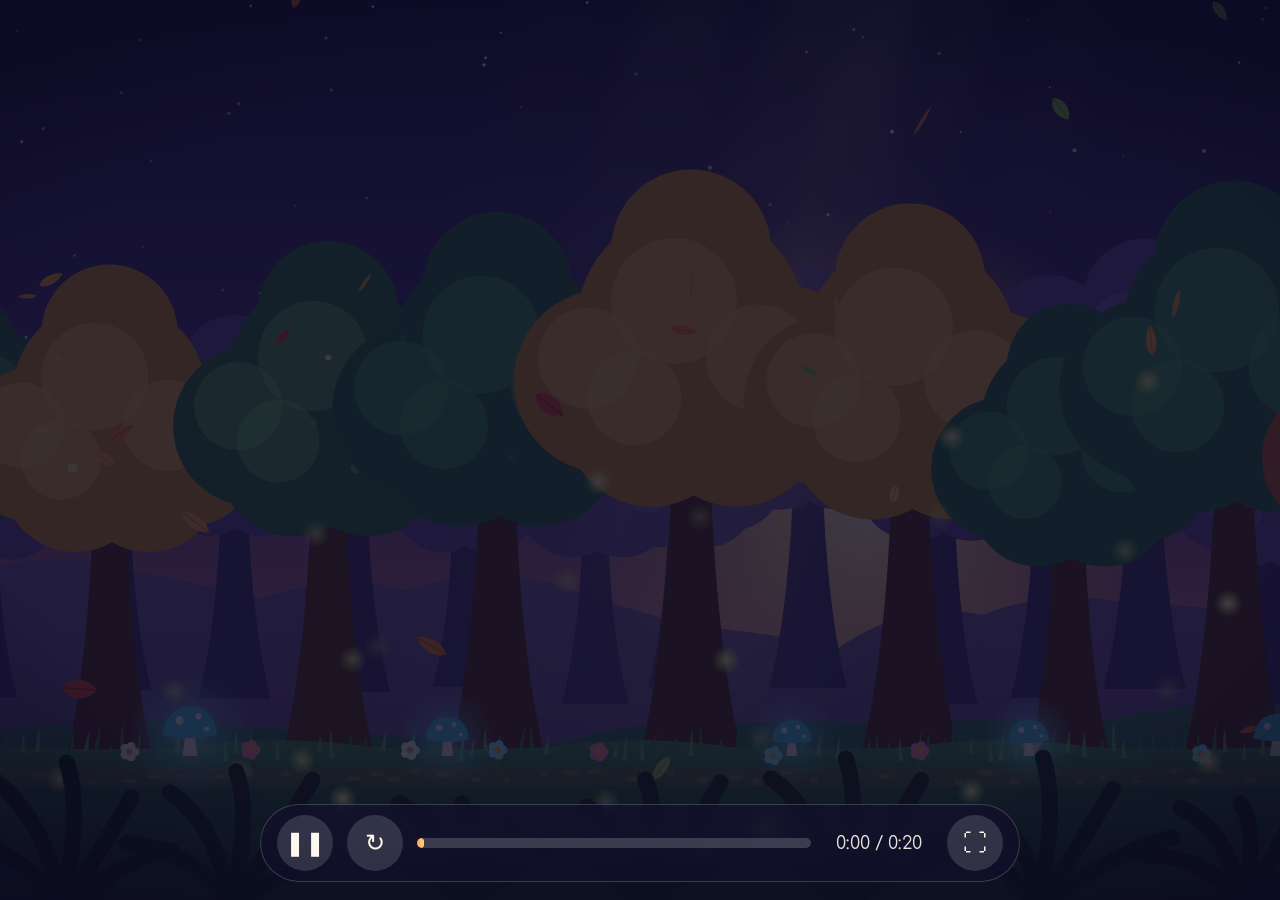
==== kitten-cartoon/index.html @ c98f18bb "Add 2D cartoon: ginger kitten walking in a magic forest HTML/CSS/JS/SVG animation (~20s) with walk c" ====
<!DOCTYPE html>
<html lang="ru">
<head>
  <meta charset="UTF-8">
  <!-- Адаптация под планшет Samsung Galaxy Tab S8 Ultra (2960×1848, 16:10) -->
  <meta name="viewport" content="width=device-width, initial-scale=1, maximum-scale=1, user-scalable=no, viewport-fit=cover">
  <meta name="theme-color" content="#1b1838">
  <meta name="mobile-web-app-capable" content="yes">
  <meta name="apple-mobile-web-app-capable" content="yes">
  <title>Рыжик в волшебном лесу</title>
  <link rel="preconnect" href="https://fonts.googleapis.com">
  <link rel="preconnect" href="https://fonts.gstatic.com" crossorigin>
  <link href="https://fonts.googleapis.com/css2?family=Comfortaa:wght@500;700&display=swap" rel="stylesheet">
  <link rel="stylesheet" href="style.css">
</head>
<body>
  <main id="stage">
    <!-- Вся сцена — один SVG в пропорции 16:10, как экран Tab S8 Ultra -->
    <svg id="scene" viewBox="0 0 1600 1000" preserveAspectRatio="xMidYMid slice"
         xmlns="http://www.w3.org/2000/svg" aria-label="Мультфильм: рыжий котёнок гуляет по волшебному лесу" role="img">
      <defs>
        <!-- Небо в сумерках -->
        <linearGradient id="gSky" x1="0" y1="0" x2="0" y2="1">
          <stop offset="0" stop-color="#1f1c4d"/>
          <stop offset="0.45" stop-color="#5b4a9b"/>
          <stop offset="0.75" stop-color="#d98aa6"/>
          <stop offset="1" stop-color="#ffc58f"/>
        </linearGradient>
        <radialGradient id="gSun" cx="0.5" cy="0.5" r="0.5">
          <stop offset="0" stop-color="#fff6d8" stop-opacity="1"/>
          <stop offset="0.25" stop-color="#ffe3a3" stop-opacity="0.9"/>
          <stop offset="1" stop-color="#ffb37a" stop-opacity="0"/>
        </radialGradient>
        <linearGradient id="gRay" x1="0" y1="0" x2="0" y2="1">
          <stop offset="0" stop-color="#fff3c4" stop-opacity="0.55"/>
          <stop offset="1" stop-color="#fff3c4" stop-opacity="0"/>
        </linearGradient>
        <linearGradient id="gGround" x1="0" y1="0" x2="0" y2="1">
          <stop offset="0" stop-color="#4f9a5a"/>
          <stop offset="0.25" stop-color="#2f6e47"/>
          <stop offset="1" stop-color="#173a2c"/>
        </linearGradient>
        <linearGradient id="gHillFar" x1="0" y1="0" x2="0" y2="1">
          <stop offset="0" stop-color="#7a6bb5"/>
          <stop offset="1" stop-color="#4c3f86"/>
        </linearGradient>
        <linearGradient id="gHillMid" x1="0" y1="0" x2="0" y2="1">
          <stop offset="0" stop-color="#3f7f6a"/>
          <stop offset="1" stop-color="#244c46"/>
        </linearGradient>
        <!-- Шёрстка котёнка -->
        <linearGradient id="gFur" x1="0" y1="0" x2="0" y2="1">
          <stop offset="0" stop-color="#ffab4a"/>
          <stop offset="0.6" stop-color="#f28a2e"/>
          <stop offset="1" stop-color="#e0711f"/>
        </linearGradient>
        <linearGradient id="gFurDark" x1="0" y1="0" x2="0" y2="1">
          <stop offset="0" stop-color="#e27d2c"/>
          <stop offset="1" stop-color="#c25f1a"/>
        </linearGradient>
        <radialGradient id="gHead" cx="0.4" cy="0.35" r="0.7">
          <stop offset="0" stop-color="#ffbe68"/>
          <stop offset="0.7" stop-color="#f58f33"/>
          <stop offset="1" stop-color="#e2731f"/>
        </radialGradient>
        <radialGradient id="gIris" cx="0.5" cy="0.6" r="0.6">
          <stop offset="0" stop-color="#c9f27a"/>
          <stop offset="0.6" stop-color="#5fbf4a"/>
          <stop offset="1" stop-color="#2f7d34"/>
        </radialGradient>
        <radialGradient id="gGlow" cx="0.5" cy="0.5" r="0.5">
          <stop offset="0" stop-color="#fffbd0" stop-opacity="1"/>
          <stop offset="0.3" stop-color="#f4ff8a" stop-opacity="0.8"/>
          <stop offset="1" stop-color="#c8ff6a" stop-opacity="0"/>
        </radialGradient>
        <radialGradient id="gMushGlow" cx="0.5" cy="0.5" r="0.5">
          <stop offset="0" stop-color="#8ff3ff" stop-opacity="0.75"/>
          <stop offset="1" stop-color="#5ad6ff" stop-opacity="0"/>
        </radialGradient>
        <radialGradient id="gVignette" cx="0.5" cy="0.5" r="0.75">
          <stop offset="0.6" stop-color="#000" stop-opacity="0"/>
          <stop offset="1" stop-color="#0b0820" stop-opacity="0.6"/>
        </radialGradient>
        <filter id="fBlur" x="-50%" y="-50%" width="200%" height="200%">
          <feGaussianBlur stdDeviation="18"/>
        </filter>
        <filter id="fSoft" x="-20%" y="-20%" width="140%" height="140%">
          <feGaussianBlur stdDeviation="3"/>
        </filter>
        <!-- Шаблон листочка -->
        <symbol id="leaf" viewBox="-20 -20 40 40" overflow="visible">
          <path d="M0,-18 C12,-12 14,6 0,18 C-14,6 -12,-12 0,-18 Z"/>
          <path d="M0,-16 L0,18" stroke="rgba(0,0,0,0.25)" stroke-width="1.6" fill="none"/>
        </symbol>
      </defs>

      <!-- ===== ФОН ===== -->
      <rect width="1600" height="1000" fill="url(#gSky)"/>
      <g id="stars"></g>
      <circle id="sun" cx="1050" cy="560" r="330" fill="url(#gSun)"/>
      <g id="layerHills"></g>
      <g id="layerFar"></g>
      <g id="rays" filter="url(#fBlur)"></g>
      <g id="layerMid"></g>
      <g id="layerGround"></g>

      <!-- ===== КОТЁНОК ===== -->
      <g id="kitten">
        <ellipse id="kShadow" cx="5" cy="2" rx="100" ry="13" fill="#0d2418" opacity="0.35"/>
        <g id="kBody">
          <!-- хвост -->
          <g id="kTail">
            <path d="M-62,-86 C-105,-92 -140,-130 -128,-182 C-124,-200 -104,-206 -100,-190
                     C-112,-150 -95,-112 -55,-100 Z" fill="url(#gFur)" stroke="#c9631c" stroke-width="2"/>
            <path d="M-121,-160 C-118,-150 -112,-142 -104,-136" stroke="#c9631c" stroke-width="7" fill="none" stroke-linecap="round"/>
            <path d="M-125,-182 C-122,-190 -112,-194 -104,-188" stroke="#fff1de" stroke-width="9" fill="none" stroke-linecap="round"/>
          </g>
          <!-- дальние лапки -->
          <g id="legBF" class="leg far"><path d="M-14,0 L-12,50 Q0,60 12,50 L14,0 Z" fill="url(#gFurDark)"/><ellipse cx="3" cy="55" rx="16" ry="9" fill="#f3dcc4"/></g>
          <g id="legFF" class="leg far"><path d="M-13,0 L-11,50 Q0,60 11,50 L13,0 Z" fill="url(#gFurDark)"/><ellipse cx="3" cy="55" rx="15" ry="9" fill="#f3dcc4"/></g>
          <!-- туловище -->
          <ellipse cx="5" cy="-82" rx="80" ry="44" fill="url(#gFur)" stroke="#d26a1e" stroke-width="2"/>
          <ellipse cx="18" cy="-58" rx="52" ry="18" fill="#ffe2c2" opacity="0.85"/>
          <path d="M-30,-123 Q-20,-100 -34,-82" stroke="#d0661c" stroke-width="8" fill="none" stroke-linecap="round"/>
          <path d="M-5,-126 Q4,-104 -8,-86" stroke="#d0661c" stroke-width="8" fill="none" stroke-linecap="round"/>
          <path d="M20,-125 Q28,-106 18,-92" stroke="#d0661c" stroke-width="7" fill="none" stroke-linecap="round"/>
          <path d="M-55,-112 Q-48,-95 -60,-80" stroke="#d0661c" stroke-width="7" fill="none" stroke-linecap="round"/>
          <!-- ближние лапки -->
          <g id="legBN" class="leg"><path d="M-15,0 L-12,50 Q0,60 12,50 L15,0 Z" fill="url(#gFur)"/><ellipse cx="3" cy="55" rx="17" ry="10" fill="#fff1de"/><path d="M-4,58 L-4,63 M4,58 L4,64 M12,57 L12,62" stroke="#e0b99a" stroke-width="2"/></g>
          <g id="legFN" class="leg"><path d="M-14,0 L-11,50 Q0,60 11,50 L14,0 Z" fill="url(#gFur)"/><ellipse cx="3" cy="55" rx="16" ry="10" fill="#fff1de"/><path d="M-4,58 L-4,63 M4,58 L4,64 M12,57 L12,62" stroke="#e0b99a" stroke-width="2"/></g>

          <!-- голова -->
          <g id="kHead">
            <!-- уши -->
            <g id="earBack">
              <path d="M-42,-22 L-36,-88 L-2,-46 Z" fill="#e8792a" stroke="#c9631c" stroke-width="2" stroke-linejoin="round"/>
              <path d="M-34,-32 L-32,-72 L-12,-46 Z" fill="#ffb3b8"/>
            </g>
            <g id="earFront">
              <path d="M8,-48 L42,-90 L50,-20 Z" fill="#f58f33" stroke="#c9631c" stroke-width="2" stroke-linejoin="round"/>
              <path d="M18,-46 L39,-74 L42,-34 Z" fill="#ffb3b8"/>
            </g>
            <!-- голова-шарик -->
            <ellipse cx="0" cy="0" rx="58" ry="52" fill="url(#gHead)" stroke="#c9631c" stroke-width="2"/>
            <!-- щёчки-пушок -->
            <path d="M-56,10 L-70,18 L-54,22 L-66,32 L-46,30" fill="#f58f33" stroke="#c9631c" stroke-width="2" stroke-linejoin="round"/>
            <path d="M-12,-50 Q-8,-36 -14,-26 M4,-52 Q6,-38 2,-28 M20,-48 Q18,-38 16,-30" stroke="#d0661c" stroke-width="6" fill="none" stroke-linecap="round"/>
            <!-- мордочка -->
            <ellipse cx="22" cy="22" rx="30" ry="20" fill="#fff1de"/>
            <ellipse cx="-22" cy="22" rx="12" ry="7" fill="#ff8fa0" opacity="0.55"/>
            <ellipse cx="50" cy="20" rx="8" ry="6" fill="#ff8fa0" opacity="0.5"/>
            <!-- глаза -->
            <g id="eyeBack">
              <ellipse cx="-4" cy="-4" rx="13" ry="16" fill="#fff"/>
              <ellipse class="iris" cx="-2" cy="-2" rx="10" ry="13" fill="url(#gIris)"/>
              <ellipse class="pupil" cx="-1" cy="-1" rx="5" ry="9" fill="#13131f"/>
              <circle class="shine" cx="2" cy="-7" r="4" fill="#fff"/>
              <circle class="shine" cx="-5" cy="4" r="2" fill="#fff" opacity="0.8"/>
            </g>
            <g id="eyeFront">
              <ellipse cx="32" cy="-4" rx="13" ry="16" fill="#fff"/>
              <ellipse class="iris" cx="34" cy="-2" rx="10" ry="13" fill="url(#gIris)"/>
              <ellipse class="pupil" cx="35" cy="-1" rx="5" ry="9" fill="#13131f"/>
              <circle class="shine" cx="38" cy="-7" r="4" fill="#fff"/>
              <circle class="shine" cx="31" cy="4" r="2" fill="#fff" opacity="0.8"/>
            </g>
            <!-- носик и рот -->
            <path d="M24,12 L34,12 L29,19 Z" fill="#ff7c93" stroke="#d65a74" stroke-width="1.5" stroke-linejoin="round"/>
            <path id="mouthClosed" d="M29,19 Q29,26 21,27 M29,19 Q30,26 38,26" stroke="#7a3b2a" stroke-width="2.4" fill="none" stroke-linecap="round"/>
            <g id="mouthOpen" opacity="0">
              <path d="M21,24 Q29,42 38,24 Q29,28 21,24 Z" fill="#9b2f3f" stroke="#7a3b2a" stroke-width="2"/>
              <ellipse cx="29" cy="33" rx="5" ry="3.5" fill="#ff8fa0"/>
            </g>
            <!-- усики -->
            <g stroke="#fff8ef" stroke-width="2" stroke-linecap="round" opacity="0.9" id="whiskers">
              <path d="M40,20 Q62,14 82,12" fill="none"/>
              <path d="M41,25 Q64,25 84,28" fill="none"/>
              <path d="M40,30 Q60,35 78,42" fill="none"/>
              <path d="M8,22 Q-10,18 -24,18" fill="none"/>
            </g>
          </g>
        </g>
        <!-- облачко «Мяу!» -->
        <g id="bubble" opacity="0">
          <path d="M150,-300 h150 a30,30 0 0 1 30,30 v40 a30,30 0 0 1 -30,30 h-110 l-30,30 l6,-30 h-16 a30,30 0 0 1 -30,-30 v-40 a30,30 0 0 1 30,-30 Z"
                fill="#fffaf0" stroke="#e5a36a" stroke-width="3"/>
          <text x="225" y="-236" text-anchor="middle" class="bubble-text">Мяу!</text>
        </g>
      </g>

      <!-- бабочка -->
      <g id="butterfly" opacity="0">
        <g id="bfWings">
          <path d="M0,0 C-10,-34 -40,-36 -36,-12 C-34,0 -14,4 0,0 Z" fill="#7fd6ff" stroke="#3a7bd5" stroke-width="2"/>
          <path d="M0,0 C-8,18 -30,24 -28,8 C-26,0 -12,0 0,0 Z" fill="#b48cff" stroke="#3a7bd5" stroke-width="2"/>
          <path d="M0,0 C10,-34 40,-36 36,-12 C34,0 14,4 0,0 Z" fill="#7fd6ff" stroke="#3a7bd5" stroke-width="2"/>
          <path d="M0,0 C8,18 30,24 28,8 C26,0 12,0 0,0 Z" fill="#b48cff" stroke="#3a7bd5" stroke-width="2"/>
          <circle cx="-22" cy="-16" r="4" fill="#fff" opacity="0.8"/>
          <circle cx="22" cy="-16" r="4" fill="#fff" opacity="0.8"/>
        </g>
        <ellipse cx="0" cy="0" rx="3.5" ry="12" fill="#2a2347"/>
        <path d="M-1,-11 Q-6,-22 -10,-24 M1,-11 Q6,-22 10,-24" stroke="#2a2347" stroke-width="1.6" fill="none"/>
        <circle cx="0" cy="0" r="40" fill="url(#gGlow)" opacity="0.25"/>
      </g>

      <!-- ===== ПЕРЕДНИЙ ПЛАН ===== -->
      <g id="fireflies"></g>
      <g id="leaves"></g>
      <g id="layerFront"></g>
      <rect width="1600" height="1000" fill="url(#gVignette)" pointer-events="none"/>

      <!-- титры -->
      <g id="title" opacity="0">
        <text x="800" y="330" text-anchor="middle" class="title-main">Рыжик</text>
        <text x="800" y="410" text-anchor="middle" class="title-sub">в волшебном лесу</text>
      </g>
      <g id="theEnd" opacity="0">
        <text x="800" y="300" text-anchor="middle" class="title-main">Конец</text>
      </g>
      <!-- затемнение для плавного начала -->
      <rect id="fade" width="1600" height="1000" fill="#0b0820" opacity="1" pointer-events="none"/>
    </svg>

    <!-- Подсказка для портретной ориентации -->
    <div id="rotateHint" aria-hidden="true">
      <div class="rotate-icon">⟳</div>
      <p>Поверните планшет горизонтально<br>для лучшего просмотра</p>
    </div>

    <!-- Финальный экран -->
    <div id="endOverlay" class="hidden">
      <button id="replayBig" class="big-btn" type="button">
        <span class="big-btn-icon">↻</span> Смотреть ещё раз
      </button>
    </div>

    <!-- Панель управления -->
    <div id="controls">
      <button id="btnPlay" class="ctl" type="button" aria-label="Пауза">❚❚</button>
      <button id="btnReplay" class="ctl" type="button" aria-label="Сначала">↻</button>
      <div id="progress"><div id="progressFill"></div></div>
      <span id="time">0:00 / 0:20</span>
      <button id="btnFull" class="ctl" type="button" aria-label="Во весь экран">⛶</button>
    </div>
  </main>

  <script src="script.js"></script>
</body>
</html>
---- kitten-cartoon/style.css ----
/* ===========================================================
   Рыжик в волшебном лесу — стили
   Оптимизировано под Samsung Galaxy Tab S8 Ultra:
   экран 14.6", 2960×1848 px, соотношение 16:10,
   в браузере ≈ 1480×924 CSS-пикселей (DPR 2) в альбомной ориентации.
   =========================================================== */

*,
*::before,
*::after { box-sizing: border-box; }

:root {
  --bg: #0b0820;
  --panel: rgba(20, 16, 48, 0.55);
  --panel-border: rgba(255, 255, 255, 0.18);
  --accent: #ffa94d;
  --accent-2: #ffd27a;
  --text: #fff8ee;
  --font: "Comfortaa", "Segoe UI", "Roboto", system-ui, sans-serif;
}

html,
body {
  margin: 0;
  width: 100%;
  height: 100%;
  overflow: hidden;
  background: var(--bg);
  color: var(--text);
  font-family: var(--font);
  -webkit-tap-highlight-color: transparent;
  -webkit-user-select: none;
  user-select: none;
  touch-action: manipulation;
  overscroll-behavior: none;
}

#stage {
  position: fixed;
  inset: 0;
  width: 100vw;
  height: 100vh;
  height: 100dvh;           /* учитывает панель браузера на планшете */
  overflow: hidden;
  background: var(--bg);
}

#scene {
  display: block;
  width: 100%;
  height: 100%;
}

/* ---------- Тексты внутри SVG ---------- */
.title-main {
  font-family: var(--font);
  font-weight: 700;
  font-size: 120px;
  fill: #fff4e0;
  stroke: #b8562a;
  stroke-width: 3px;
  paint-order: stroke;
  letter-spacing: 4px;
  filter: drop-shadow(0 4px 10px rgba(30, 15, 60, 0.85)) drop-shadow(0 6px 24px rgba(255, 170, 90, 0.6));
}

.title-sub {
  font-family: var(--font);
  font-weight: 500;
  font-size: 58px;
  fill: #ffe6c4;
  stroke: #4a2a6a;
  stroke-width: 6px;
  paint-order: stroke;
  letter-spacing: 2px;
  filter: drop-shadow(0 4px 12px rgba(40, 20, 80, 0.8));
}

.bubble-text {
  font-family: var(--font);
  font-weight: 700;
  font-size: 46px;
  fill: #c2581f;
}

/* ---------- Панель управления ---------- */
#controls {
  position: absolute;
  left: 50%;
  bottom: max(18px, env(safe-area-inset-bottom));
  transform: translateX(-50%);
  display: flex;
  align-items: center;
  gap: 14px;
  width: min(760px, calc(100% - 32px));
  padding: 10px 16px;
  border-radius: 999px;
  background: var(--panel);
  border: 1px solid var(--panel-border);
  backdrop-filter: blur(10px);
  -webkit-backdrop-filter: blur(10px);
  transition: opacity 0.5s ease, transform 0.5s ease;
  z-index: 5;
}

#controls.idle {
  opacity: 0;
  transform: translateX(-50%) translateY(20px);
  pointer-events: none;
}

.ctl {
  flex: 0 0 auto;
  width: 56px;               /* крупные кнопки для пальцев и S Pen */
  height: 56px;
  border: none;
  border-radius: 50%;
  background: rgba(255, 255, 255, 0.14);
  color: var(--text);
  font-size: 24px;
  line-height: 1;
  cursor: pointer;
  transition: background 0.2s, transform 0.15s;
}

.ctl:hover { background: rgba(255, 255, 255, 0.26); }
.ctl:active { transform: scale(0.92); }

#progress {
  flex: 1 1 auto;
  height: 10px;
  border-radius: 5px;
  background: rgba(255, 255, 255, 0.18);
  overflow: hidden;
  cursor: pointer;
}

#progressFill {
  width: 0%;
  height: 100%;
  border-radius: 5px;
  background: linear-gradient(90deg, var(--accent), var(--accent-2));
}

#time {
  flex: 0 0 auto;
  min-width: 108px;
  font-size: 18px;
  font-variant-numeric: tabular-nums;
  text-align: center;
  opacity: 0.9;
}

/* ---------- Финальный экран ---------- */
#endOverlay {
  position: absolute;
  inset: 0;
  display: flex;
  align-items: flex-start;
  justify-content: center;
  padding-top: 34vh;
  z-index: 4;
  transition: opacity 0.8s ease;
}

#endOverlay.hidden {
  opacity: 0;
  pointer-events: none;
}

.big-btn {
  display: inline-flex;
  align-items: center;
  gap: 14px;
  padding: 22px 44px;
  border: 3px solid rgba(255, 255, 255, 0.85);
  border-radius: 999px;
  background: linear-gradient(135deg, #ff9a3c, #ff6f61);
  color: #fff;
  font-family: var(--font);
  font-weight: 700;
  font-size: 34px;
  cursor: pointer;
  box-shadow: 0 12px 40px rgba(255, 120, 60, 0.55);
  animation: pulse 2s ease-in-out infinite;
}

.big-btn:active { transform: scale(0.96); }
.big-btn-icon { font-size: 40px; }

@keyframes pulse {
  0%, 100% { box-shadow: 0 12px 40px rgba(255, 120, 60, 0.45); transform: scale(1); }
  50%      { box-shadow: 0 12px 60px rgba(255, 170, 80, 0.85); transform: scale(1.04); }
}

/* ---------- Подсказка «поверните планшет» ---------- */
#rotateHint {
  display: none;
  position: absolute;
  top: max(24px, env(safe-area-inset-top));
  left: 50%;
  transform: translateX(-50%);
  padding: 16px 28px;
  border-radius: 24px;
  background: var(--panel);
  border: 1px solid var(--panel-border);
  backdrop-filter: blur(10px);
  -webkit-backdrop-filter: blur(10px);
  text-align: center;
  font-size: 22px;
  z-index: 6;
  animation: hintFade 6s ease forwards;
}

#rotateHint p { margin: 6px 0 0; line-height: 1.4; }
.rotate-icon { font-size: 40px; animation: spin 2.4s ease-in-out infinite; }

@keyframes spin { 50% { transform: rotate(90deg); } }
@keyframes hintFade { 0%, 80% { opacity: 1; } 100% { opacity: 0; visibility: hidden; } }

@media (orientation: portrait) {
  #rotateHint { display: block; }
}

/* Крупный экран планшета (Tab S8 Ultra ≈ 1480×924) — чуть крупнее интерфейс */
@media (min-width: 1300px) and (min-height: 800px) {
  .ctl { width: 64px; height: 64px; font-size: 26px; }
  #time { font-size: 20px; }
  .big-btn { font-size: 40px; padding: 26px 54px; }
}

/* Небольшие экраны (телефоны) */
@media (max-width: 600px) {
  #controls { gap: 8px; padding: 8px 10px; }
  .ctl { width: 46px; height: 46px; font-size: 20px; }
  #time { min-width: 84px; font-size: 14px; }
  .big-btn { font-size: 22px; padding: 16px 28px; }
}

@media (prefers-reduced-motion: reduce) {
  .big-btn, .rotate-icon { animation: none; }
}
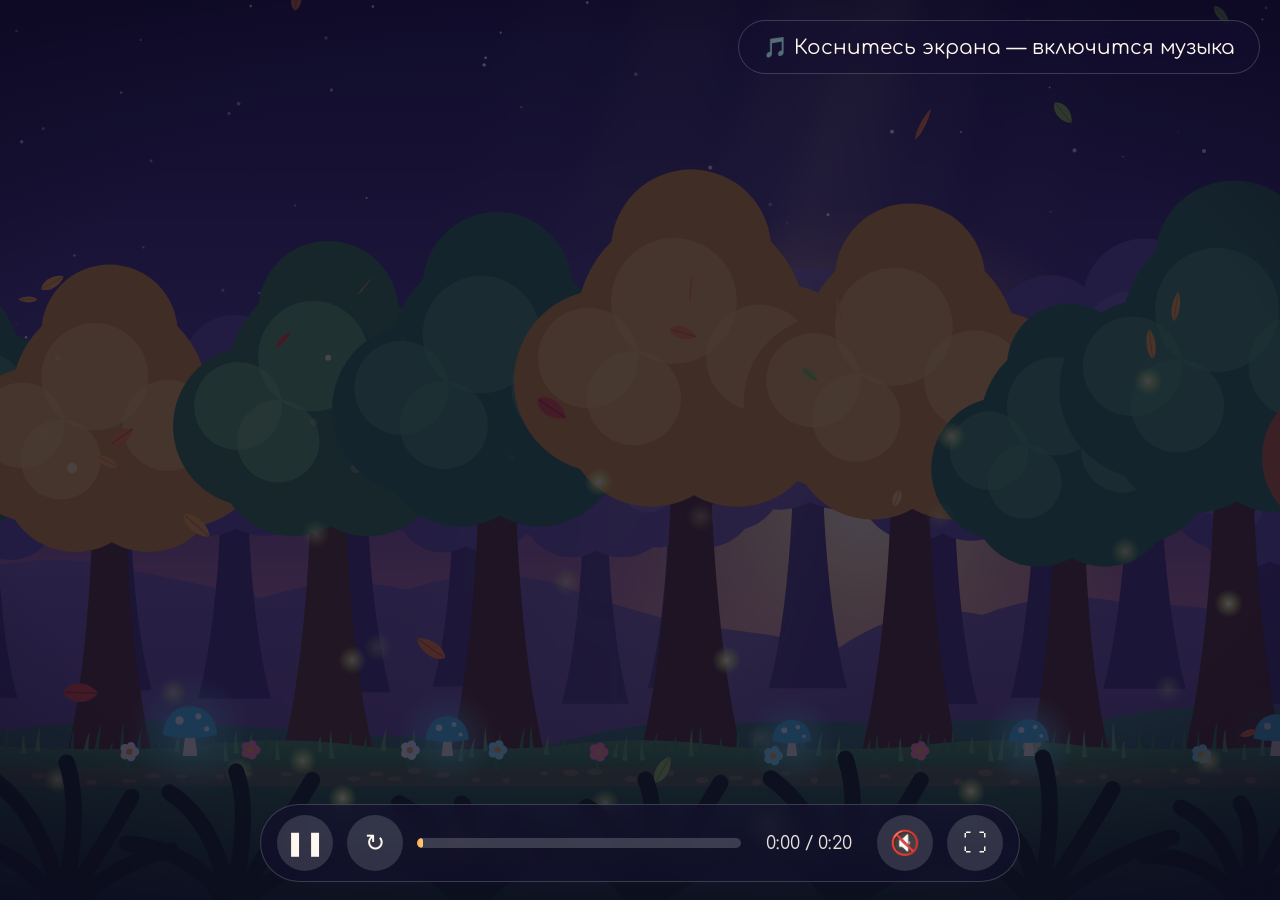
==== commit 5426912e: "Add generated music-box soundtrack, butterfly sparkles and meow Web Audio API, no audio files; story" ====
--- a/kitten-cartoon/index.html
+++ b/kitten-cartoon/index.html
@@ -16,7 +16,7 @@
 <body>
   <main id="stage">
     <!-- Вся сцена — один SVG в пропорции 16:10, как экран Tab S8 Ultra -->
-    <svg id="scene" viewBox="0 0 1600 1000" preserveAspectRatio="xMidYMid slice"
+    <svg id="scene" viewBox="0 0 1600 1000" preserveAspectRatio="xMidYMax slice"
          xmlns="http://www.w3.org/2000/svg" aria-label="Мультфильм: рыжий котёнок гуляет по волшебному лесу" role="img">
       <defs>
         <!-- Небо в сумерках -->
@@ -211,11 +211,11 @@
 
       <!-- титры -->
       <g id="title" opacity="0">
-        <text x="800" y="330" text-anchor="middle" class="title-main">Рыжик</text>
-        <text x="800" y="410" text-anchor="middle" class="title-sub">в волшебном лесу</text>
+        <text x="800" y="380" text-anchor="middle" class="title-main">Рыжик</text>
+        <text x="800" y="460" text-anchor="middle" class="title-sub">в волшебном лесу</text>
       </g>
       <g id="theEnd" opacity="0">
-        <text x="800" y="300" text-anchor="middle" class="title-main">Конец</text>
+        <text x="800" y="370" text-anchor="middle" class="title-main">Конец</text>
       </g>
       <!-- затемнение для плавного начала -->
       <rect id="fade" width="1600" height="1000" fill="#0b0820" opacity="1" pointer-events="none"/>
@@ -226,6 +226,9 @@
       <div class="rotate-icon">⟳</div>
       <p>Поверните планшет горизонтально<br>для лучшего просмотра</p>
     </div>
+
+    <!-- Подсказка про звук (браузер включает музыку только после касания) -->
+    <div id="soundHint" class="hidden">🎵 Коснитесь экрана — включится музыка</div>
 
     <!-- Финальный экран -->
     <div id="endOverlay" class="hidden">
@@ -240,10 +243,12 @@
       <button id="btnReplay" class="ctl" type="button" aria-label="Сначала">↻</button>
       <div id="progress"><div id="progressFill"></div></div>
       <span id="time">0:00 / 0:20</span>
+      <button id="btnSound" class="ctl" type="button" aria-label="Включить музыку">🔇</button>
       <button id="btnFull" class="ctl" type="button" aria-label="Во весь экран">⛶</button>
     </div>
   </main>
 
+  <script src="music.js"></script>
   <script src="script.js"></script>
 </body>
 </html>
--- a/kitten-cartoon/style.css
+++ b/kitten-cartoon/style.css
@@ -151,6 +151,29 @@
   opacity: 0.9;
 }
 
+/* ---------- Подсказка про звук ---------- */
+#soundHint {
+  position: absolute;
+  top: max(20px, env(safe-area-inset-top));
+  right: max(20px, env(safe-area-inset-right));
+  padding: 14px 24px;
+  border-radius: 999px;
+  background: var(--panel);
+  border: 1px solid var(--panel-border);
+  backdrop-filter: blur(10px);
+  -webkit-backdrop-filter: blur(10px);
+  font-size: 20px;
+  z-index: 6;
+  pointer-events: none;
+  transition: opacity 0.6s ease;
+  animation: hintGlow 2s ease-in-out infinite;
+}
+#soundHint.hidden { opacity: 0; animation: none; }
+@keyframes hintGlow {
+  0%, 100% { box-shadow: 0 0 0 rgba(255, 200, 120, 0); }
+  50%      { box-shadow: 0 0 24px rgba(255, 200, 120, 0.6); }
+}
+
 /* ---------- Финальный экран ---------- */
 #endOverlay {
   position: absolute;
@@ -158,7 +181,7 @@
   display: flex;
   align-items: flex-start;
   justify-content: center;
-  padding-top: 34vh;
+  padding-top: 40vh;
   z-index: 4;
   transition: opacity 0.8s ease;
 }
